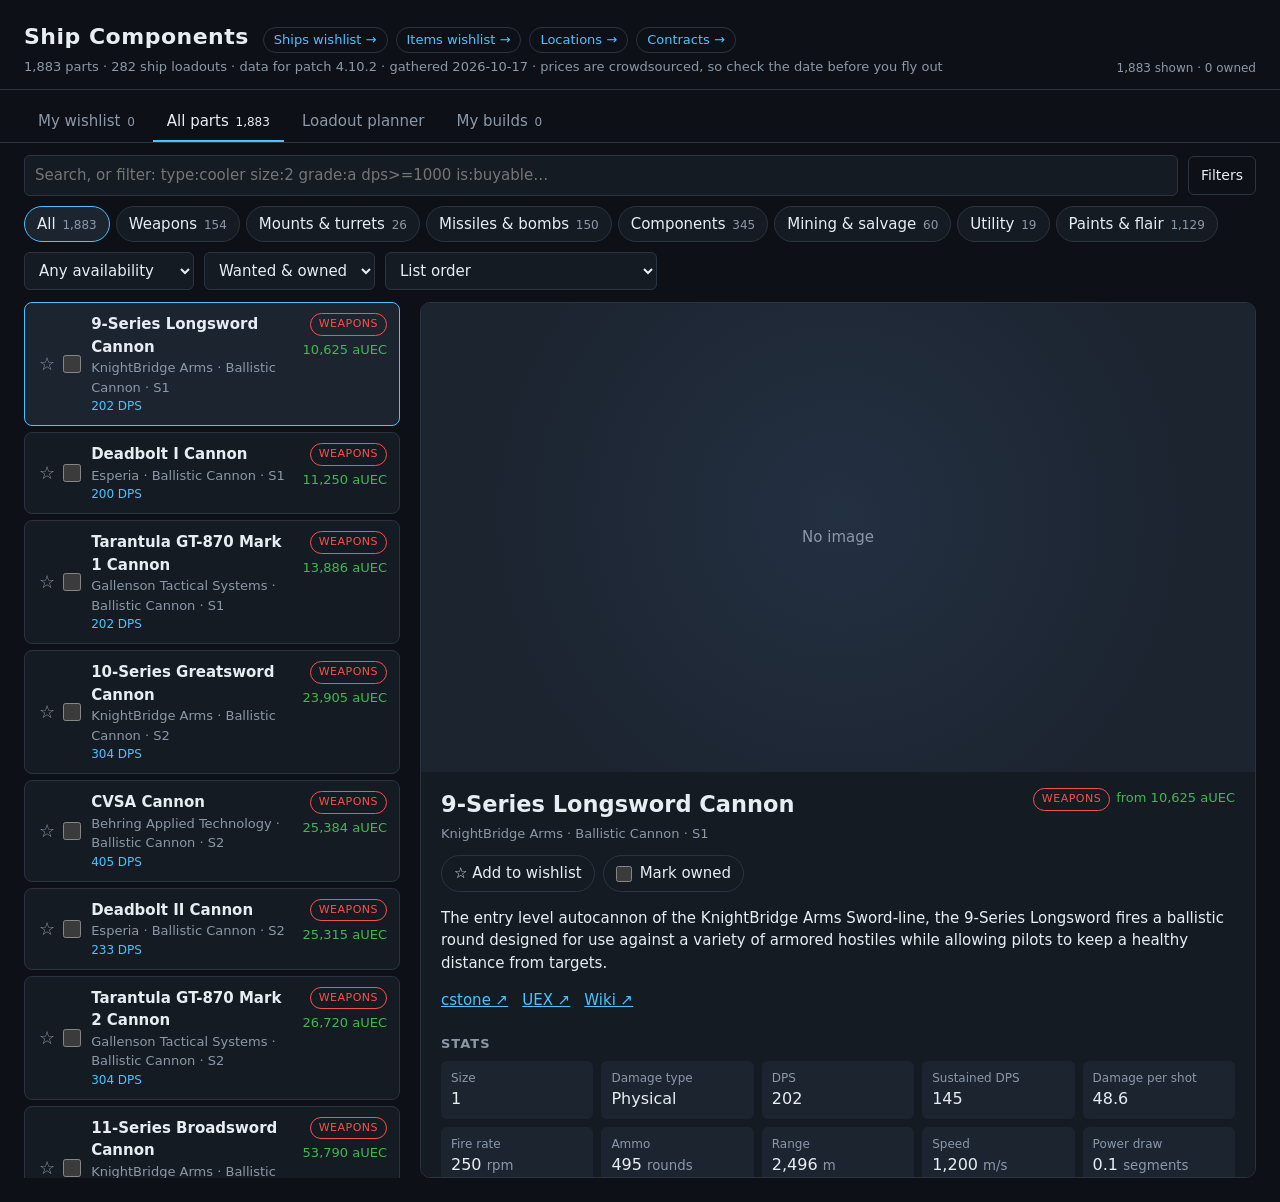
==== index.html @ d6f950ca "Deploy star-citizen-notes@7b44159" ====
<!doctype html>
<html lang="en">
<head>
  <meta charset="utf-8">
  <meta name="viewport" content="width=device-width, initial-scale=1">
  <title>Ship Components</title>
  <link rel="stylesheet" href="styles.css">
</head>
<body>
  <header class="top">
    <div>
      <div class="title-row">
        <h1>Ship Components</h1>
        <nav class="site-links" id="siteLinks" aria-label="Other sites"></nav>
      </div>
      <p class="meta" id="meta"></p>
    </div>
    <div class="total" id="total"></div>
  </header>

  <div class="pending" id="pending" hidden></div>

  <nav class="scope" id="scope" aria-label="View"></nav>

  <div class="catalog-only">
    <section class="toolbar">
      <input id="search" type="search" placeholder="Search, or filter: type:cooler size:2 grade:a dps>=1000 is:buyable…" autocomplete="off" spellcheck="false">
      <button type="button" id="filtersToggle" class="ghost filters-toggle" aria-expanded="false" aria-controls="filterPanel">Filters</button>
      <div class="chips" id="categoryChips"></div>
      <select id="availability" aria-label="Availability">
        <option value="">Any availability</option>
        <option value="buy">Sold in shops</option>
        <option value="loot">Loot only</option>
        <option value="craft">Crafted only</option>
        <option value="event">Event reward</option>
        <option value="none">Not sold in game</option>
      </select>
      <select id="owned" aria-label="Owned">
        <option value="">Wanted &amp; owned</option>
        <option value="wanted">Not owned yet</option>
        <option value="owned">Owned</option>
      </select>
      <select id="sort" aria-label="Sort">
        <option value="list">List order</option>
        <option value="price-asc">Price: low → high</option>
        <option value="price-desc">Price: high → low</option>
        <option value="name">Name</option>
        <option value="manufacturer">Manufacturer</option>
        <option value="stat:size">Size: biggest first</option>
        <option value="stat:dps">DPS: highest first</option>
        <option value="stat:alpha">Damage per shot: highest first</option>
        <option value="stat:range">Range: longest first</option>
        <option value="stat:shield">Shield HP: most first</option>
        <option value="stat:regen">Shield regen: fastest first</option>
        <option value="stat:output">Power output: most first</option>
        <option value="stat:cooling">Cooling: most first</option>
        <option value="stat:qt">Quantum speed: fastest first</option>
        <option value="statlow:spool">Spool time: quickest first</option>
        <option value="stat:damage">Missile damage: most first</option>
        <option value="stat:mining">Laser power: most first</option>
        <option value="statlow:em">EM signature: quietest first</option>
      </select>
    </section>

    <section class="filter-panel" id="filterPanel" hidden></section>
    <div class="active-filters" id="activeFilters"></div>

    <main class="layout">
      <ul class="list" id="list"></ul>
      <article class="detail" id="detail"></article>
    </main>
  </div>

  <main class="plan-view" id="planView" hidden></main>

  <script src="site.js"></script>
  <script src="catalog.data.js"></script>
  <script src="components.data.js"></script>
  <script src="wishlist.js"></script>
  <script src="owned.js"></script>
  <script src="builds.js"></script>
  <script src="common.js"></script>
  <script src="filters.js"></script>
  <script src="planner.js"></script>
  <script src="app.js"></script>
</body>
</html>
---- styles.css ----
:root {
  --bg: #0d1117;
  --panel: #151b23;
  --panel-2: #1c2430;
  --border: #2a3441;
  --text: #e6edf3;
  --muted: #8b98a8;
  --accent: #4cc2ff;
  --buy: #3fb950;
  --pledge: #d29922;
  --none: #8b98a8;
  --utility: #4cc2ff;
  --combat: #f85149;
  --racing: #bc8cff;
  --other: #8b98a8;
  --star: #f2cc60;
  color-scheme: dark;
}

* { box-sizing: border-box; }

body {
  margin: 0;
  background: var(--bg);
  color: var(--text);
  font: 15px/1.5 system-ui, -apple-system, "Segoe UI", Roboto, sans-serif;
}

a { color: var(--accent); }

.top {
  display: flex;
  justify-content: space-between;
  align-items: flex-end;
  gap: 16px;
  flex-wrap: wrap;
  padding: 20px 24px 12px;
  border-bottom: 1px solid var(--border);
}
.top h1 { margin: 0; font-size: 22px; letter-spacing: 0.5px; }
.title-row { display: flex; align-items: baseline; gap: 14px; flex-wrap: wrap; }
.site-links { display: flex; gap: 8px; }
.site-links a { font-size: 13px; text-decoration: none; border: 1px solid var(--border); border-radius: 999px; padding: 2px 10px; }
.site-links a:hover { border-color: var(--accent); }
.meta { margin: 4px 0 0; color: var(--muted); font-size: 13px; }
.total { text-align: right; }
.total span { display: block; color: var(--muted); font-size: 12px; }
.total strong { font-size: 20px; font-variant-numeric: tabular-nums; }

.toolbar {
  display: flex;
  flex-wrap: wrap;
  gap: 10px;
  align-items: center;
  padding: 12px 24px;
}
.toolbar input, .toolbar select {
  background: var(--panel);
  color: var(--text);
  border: 1px solid var(--border);
  border-radius: 6px;
  padding: 8px 10px;
  font: inherit;
}
.toolbar input { flex: 1 1 260px; min-width: 0; }
.chips { display: flex; gap: 6px; flex-wrap: wrap; }
.chip {
  background: var(--panel);
  color: var(--text);
  border: 1px solid var(--border);
  border-radius: 999px;
  padding: 6px 12px;
  font: inherit;
  cursor: pointer;
}
.chip span { color: var(--muted); font-size: 12px; margin-left: 2px; }
.chip.on { border-color: var(--accent); background: var(--panel-2); }

.scope { display: flex; gap: 4px; padding: 12px 24px 0; border-bottom: 1px solid var(--border); }
.tab {
  background: transparent;
  color: var(--muted);
  border: 0;
  border-bottom: 2px solid transparent;
  border-radius: 0;
  padding: 8px 14px;
  font-size: 15px;
}
.tab span { font-size: 12px; margin-left: 2px; }
.tab.on { color: var(--text); border-bottom-color: var(--accent); }

.layout {
  display: grid;
  grid-template-columns: minmax(280px, 380px) 1fr;
  gap: 16px;
  padding: 0 24px 24px;
  align-items: start;
}

.list { list-style: none; margin: 0; padding: 0 4px 0 0; display: flex; flex-direction: column; gap: 6px; }
/* The list and the detail panel each scroll on their own, so the page never gets taller than the window. */
.list, .detail {
  position: sticky;
  top: 12px;
  max-height: calc(100vh - 24px);
  overflow-y: auto;
  scrollbar-width: thin;
  scrollbar-color: var(--border) transparent;
}
.row {
  display: flex;
  align-items: center;
  gap: 10px;
  padding: 0 0 0 12px;
  background: var(--panel);
  border: 1px solid var(--border);
  border-radius: 8px;
}
.row:hover { background: var(--panel-2); }
.row.active { border-color: var(--accent); background: var(--panel-2); }
.row.owned { opacity: 0.6; }
.row.owned strong { text-decoration: line-through; text-decoration-color: var(--buy); }
.row-controls { display: flex; align-items: center; gap: 6px; flex: none; }
.star {
  background: transparent;
  border: 0;
  padding: 0 2px;
  font-size: 18px;
  line-height: 1;
  color: var(--muted);
}
.star:hover, .star.on { color: var(--star); }
.row-check { width: 18px; height: 18px; accent-color: var(--buy); cursor: pointer; flex: none; margin: 0; }
.row-link {
  flex: 1;
  min-width: 0;
  display: flex;
  justify-content: space-between;
  gap: 10px;
  padding: 10px 12px 10px 0;
  color: var(--text);
  text-decoration: none;
}
.row-main { display: flex; flex-direction: column; min-width: 0; }
.row-side { display: flex; flex-direction: column; align-items: flex-end; gap: 4px; white-space: nowrap; }
.sub { color: var(--muted); font-size: 13px; }

.tag {
  font-size: 11px;
  text-transform: uppercase;
  letter-spacing: 0.5px;
  padding: 2px 8px;
  border-radius: 999px;
  border: 1px solid currentColor;
}
/* Item categories (All items view). Wishlist groups fall back to the plain tag color. */
.tag[class*="cat-"] { color: var(--other); }
.tag.cat-weapons { color: #f85149; }
.tag.cat-mounts-turrets { color: #ff9b6b; }
.tag.cat-missiles-bombs { color: #ff7b72; }
.tag.cat-components { color: #4cc2ff; }
.tag.cat-mining-salvage { color: #d29922; }
.tag.cat-utility { color: #3fb950; }
.tag.cat-paints-flair { color: #bc8cff; }
.price.rent { color: var(--accent); }
.price.loot, .price.craft, .price.event { color: var(--racing); }
.status-flight-ready { color: var(--buy); }
.status-in-concept { color: var(--none); }
.owned-tag { color: var(--buy); vertical-align: middle; }

.price { font-size: 13px; font-variant-numeric: tabular-nums; }
.price.buy { color: var(--buy); }
.price.pledge { color: var(--pledge); }
.price.none { color: var(--none); }

.detail {
  background: var(--panel);
  border: 1px solid var(--border);
  border-radius: 10px;
  padding: 0 20px 20px;
}
.hero { margin: 0 -20px 16px; aspect-ratio: 16 / 7; background: var(--panel-2); }
.hero img { width: 100%; height: 100%; object-fit: cover; display: block; }
.noimg { height: 100%; display: grid; place-items: center; color: var(--muted); }
.detail-head { display: flex; justify-content: space-between; gap: 12px; flex-wrap: wrap; }
.detail-head h2 { margin: 0; }
.detail-head .sub { margin: 2px 0 0; }
.badges { display: flex; gap: 6px; align-items: flex-start; }
.detail h3 {
  margin: 22px 0 8px;
  font-size: 13px;
  text-transform: uppercase;
  letter-spacing: 1px;
  color: var(--muted);
}
.links { display: flex; gap: 14px; flex-wrap: wrap; }

.kv { margin: 0; display: grid; gap: 4px; }
.kv div { display: grid; grid-template-columns: 120px 1fr; gap: 8px; }
.kv dt { color: var(--muted); }
.kv dd { margin: 0; }

table { width: 100%; border-collapse: collapse; margin-top: 10px; font-size: 14px; }
th, td { text-align: left; padding: 6px 8px; border-bottom: 1px solid var(--border); }
th { color: var(--muted); font-weight: 500; font-size: 12px; }
.num { text-align: right; font-variant-numeric: tabular-nums; white-space: nowrap; }
tr.best td { color: var(--buy); }

.note { color: var(--muted); font-size: 14px; border-left: 3px solid var(--border); padding-left: 10px; }
.muted, .empty { color: var(--muted); }

.stats { margin: 0; display: grid; grid-template-columns: repeat(auto-fill, minmax(130px, 1fr)); gap: 8px; }
.stat { background: var(--panel-2); border-radius: 6px; padding: 8px 10px; }
.stat dt { color: var(--muted); font-size: 12px; }
.stat dd { margin: 0; font-size: 16px; font-variant-numeric: tabular-nums; }
.stat small { color: var(--muted); }

/* ── Parts ─────────────────────────────────── */
/* Part renders are often cut out on a transparent background: fit them, don't crop. */
.item-hero { aspect-ratio: 16 / 9; background: radial-gradient(circle at 50% 45%, #233042, var(--panel-2) 70%); }
.item-hero img { object-fit: contain; padding: 12px; }
.desc { white-space: pre-line; }
.more-shops summary { cursor: pointer; color: var(--accent); font-size: 14px; margin-top: 8px; }
.more-shops table { margin-top: 4px; }
tr.current td { background: var(--panel-2); }
tr.set-total td { font-weight: 600; border-bottom: 0; }
td small { color: var(--muted); }
code { font: 13px ui-monospace, Consolas, monospace; background: var(--panel-2); padding: 1px 4px; border-radius: 4px; }

/* ── Filters ───────────────────────────────── */
.filters-toggle { padding: 8px 12px; font-size: 14px; }
.filters-toggle.on { border-color: var(--accent); }
.filters-toggle .count {
  display: inline-block;
  min-width: 18px;
  margin-left: 4px;
  padding: 0 5px;
  border-radius: 999px;
  background: var(--accent);
  color: #111;
  font-size: 12px;
}
.filter-panel {
  margin: 0 24px 12px;
  padding: 14px 16px;
  background: var(--panel);
  border: 1px solid var(--border);
  border-radius: 10px;
  display: grid;
  gap: 14px;
}
.filter-panel[hidden] { display: none; }
.filter-panel select, .filter-panel input[inputmode] {
  background: var(--panel-2);
  color: var(--text);
  border: 1px solid var(--border);
  border-radius: 6px;
  padding: 6px 8px;
  font: inherit;
  font-size: 14px;
  min-width: 0;
}
.fp-selects { display: grid; grid-template-columns: repeat(auto-fill, minmax(170px, 1fr)); gap: 10px; }
.fp-selects label { display: flex; flex-direction: column; gap: 4px; font-size: 12px; color: var(--muted); }
.fp-flags { display: flex; flex-wrap: wrap; gap: 6px 16px; font-size: 14px; }
.fp-flag { display: inline-flex; align-items: center; gap: 6px; cursor: pointer; }
.fp-flag input { accent-color: var(--accent); margin: 0; }
.fp-ranges { display: grid; grid-template-columns: repeat(auto-fill, minmax(250px, 1fr)); gap: 8px 18px; }
.fp-range { display: grid; grid-template-columns: 1fr 76px auto 76px; align-items: center; gap: 6px; font-size: 14px; }
.fp-range small { color: var(--muted); }
.fp-range em { color: var(--muted); font-style: normal; }
.fp-help { font-size: 13px; color: var(--muted); }
.fp-help summary { cursor: pointer; color: var(--text); }
.fp-help p { margin: 8px 0; }
.fp-syntax { margin: 6px 0; font-size: 13px; }
.fp-syntax td { vertical-align: top; line-height: 1.9; }
.fp-syntax td:first-child { white-space: nowrap; }
.fp-example { margin: 2px 0; font-size: 12px; padding: 4px 10px; }
.active-filters { display: flex; flex-wrap: wrap; gap: 6px; padding: 0 24px; }
.active-filters:not(:empty) { margin-bottom: 12px; }
.filter-chip {
  background: var(--panel-2);
  color: var(--text);
  border: 1px solid var(--accent);
  border-radius: 999px;
  padding: 3px 10px;
  font-size: 13px;
}
.filter-chip span { color: var(--muted); margin-left: 4px; }
.filter-chip.free { border-color: var(--border); }
.filter-chip.neg { border-color: var(--combat); }
.filter-chip.clear { background: transparent; border-color: var(--border); color: var(--muted); }
.row-stats { color: var(--accent); font-size: 12px; font-variant-numeric: tabular-nums; }

/* ── Purchases ─────────────────────────────── */
.pending {
  display: flex;
  flex-wrap: wrap;
  align-items: center;
  gap: 8px 16px;
  margin: 12px 24px 0;
  padding: 10px 14px;
  border: 1px solid var(--pledge);
  border-radius: 8px;
  background: rgba(210, 153, 34, 0.08);
  font-size: 14px;
}
.pending[hidden] { display: none; }
.pending-actions { display: flex; gap: 8px; }
.pending-msg { color: var(--muted); }
button {
  font: inherit;
  font-size: 13px;
  padding: 6px 12px;
  border-radius: 6px;
  border: 1px solid var(--pledge);
  background: var(--pledge);
  color: #111;
  cursor: pointer;
}
button.ghost { background: transparent; color: var(--text); border-color: var(--border); }

.toggles { display: flex; flex-wrap: wrap; gap: 8px; margin: 12px 0 4px; }
.wish-toggle {
  display: inline-flex;
  align-items: center;
  gap: 8px;
  padding: 6px 12px;
  border: 1px solid var(--border);
  border-radius: 999px;
  background: transparent;
  color: var(--text);
  font-size: 15px;
}
button.wish-toggle:hover { border-color: var(--star); }
.wish-toggle.on { border-color: var(--star); }
.wish-toggle select {
  background: var(--panel-2);
  color: var(--text);
  border: 1px solid var(--border);
  border-radius: 6px;
  padding: 2px 6px;
  font: inherit;
  font-size: 14px;
}
.purchase-toggle {
  display: inline-flex;
  align-items: center;
  gap: 8px;
  padding: 6px 12px;
  border: 1px solid var(--border);
  border-radius: 999px;
  cursor: pointer;
  user-select: none;
}
.purchase-toggle input { accent-color: var(--buy); width: 16px; height: 16px; margin: 0; }
.purchase-toggle.on { border-color: var(--buy); color: var(--buy); }
.purchase-toggle small { color: var(--muted); margin-left: 4px; }

/* ── Things to know ────────────────────────── */
.ttk { list-style: none; margin: 0; padding: 0; display: flex; flex-direction: column; gap: 6px; }
.ttk li {
  display: flex;
  gap: 10px;
  align-items: flex-start;
  padding: 8px 12px;
  border-radius: 6px;
  border-left: 3px solid;
  font-size: 14px;
}
.ttk-warn { border-color: var(--pledge) !important; background: rgba(210, 153, 34, 0.10); }
.ttk-info { border-color: var(--accent) !important; background: rgba(76, 194, 255, 0.07); }
.ttk-icon {
  flex: none;
  width: 18px;
  height: 18px;
  margin-top: 1px;
  border-radius: 50%;
  display: grid;
  place-items: center;
  font-size: 12px;
  font-weight: 700;
  color: #111;
}
.ttk-warn .ttk-icon { background: var(--pledge); }
.ttk-info .ttk-icon { background: var(--accent); }


/* ── Owned count, ship links ───────────────── */
.count-toggle { display: inline-flex; align-items: center; gap: 6px; font-size: 14px; color: var(--muted); }
.count-toggle input { width: 56px; background: var(--panel-2); color: var(--text); border: 1px solid var(--border); border-radius: 6px; padding: 4px 6px; font: inherit; }
.ship-chips { display: flex; flex-wrap: wrap; gap: 6px; margin: 0; }
.ship-chip { font-size: 13px; text-decoration: none; border: 1px solid var(--border); border-radius: 999px; padding: 2px 10px; }
.ship-chip:hover { border-color: var(--accent); }
ul.plain { margin: 0; padding-left: 18px; }
.size { display: inline-block; font-size: 11px; padding: 0 6px; border-radius: 4px; background: var(--panel-2); color: var(--muted); border: 1px solid var(--border); font-variant-numeric: tabular-nums; }

/* ── Planner ───────────────────────────────── */
body.plan-mode .catalog-only { display: none; }
.plan-view { padding: 16px 24px 24px; display: flex; flex-direction: column; gap: 16px; }
.plan-view[hidden] { display: none; }
.cmp-card { background: var(--panel); border: 1px solid var(--border); border-radius: 10px; padding: 4px 20px 18px; min-width: 0; }
.cmp-card h3, .plan-summary h3 { margin: 18px 0 8px; font-size: 13px; text-transform: uppercase; letter-spacing: 1px; color: var(--muted); }
.cmp-card h2 { margin: 14px 0 0; }
.plan-title { display: flex; justify-content: space-between; align-items: flex-end; gap: 12px; flex-wrap: wrap; }
.plan-title .sub { margin: 2px 0 0; }
.ship-switch { display: flex; align-items: center; gap: 8px; color: var(--muted); font-size: 13px; }
.ship-search, .ship-switch input, .build-bar select, .slot-select, .build-notes textarea {
  background: var(--panel-2);
  color: var(--text);
  border: 1px solid var(--border);
  border-radius: 6px;
  padding: 6px 8px;
  font: inherit;
  font-size: 14px;
  min-width: 0;
}
.ship-search { width: min(420px, 100%); padding: 8px 10px; }
.build-bar { display: flex; flex-wrap: wrap; align-items: center; gap: 8px; margin-top: 14px; }
.build-bar label { display: flex; align-items: center; gap: 8px; color: var(--muted); font-size: 13px; }
.build-bar select { max-width: 320px; }
.build-notes { display: flex; flex-direction: column; gap: 4px; margin-top: 10px; font-size: 13px; color: var(--muted); }
.build-notes textarea { resize: vertical; }
button.danger { color: var(--combat); }
button.mini { font-size: 12px; padding: 2px 8px; }
a.button-link { display: inline-block; font-size: 13px; padding: 4px 12px; border-radius: 6px; background: var(--pledge); color: #111; text-decoration: none; }

.plan-grid { display: grid; grid-template-columns: minmax(0, 1fr) minmax(300px, 400px); gap: 16px; align-items: start; }
.plan-slots, .plan-summary { position: sticky; top: 12px; max-height: calc(100vh - 24px); overflow-y: auto; scrollbar-width: thin; scrollbar-color: var(--border) transparent; }
.slot-group h3 { position: sticky; top: 0; background: var(--panel); padding: 8px 0 6px; margin: 10px 0 0; z-index: 1; }
.slot-row {
  display: grid;
  grid-template-columns: minmax(120px, 190px) minmax(0, 1fr) minmax(110px, 170px) 80px auto;
  gap: 4px 10px;
  align-items: center;
  padding: 6px 8px;
  border-bottom: 1px solid var(--border);
  font-size: 14px;
}
.slot-row.changed { background: rgba(76, 194, 255, 0.06); box-shadow: inset 3px 0 var(--accent); }
.slot-row.d1 .slot-label { padding-left: 16px; }
.slot-row.d2 .slot-label { padding-left: 32px; }
.slot-row.d3 .slot-label { padding-left: 48px; }
.slot-row.d1 .slot-label::before, .slot-row.d2 .slot-label::before, .slot-row.d3 .slot-label::before { content: "└ "; color: var(--border); }
.slot-row.mount { color: var(--muted); }
.slot-label { color: var(--muted); font-size: 13px; }
.slot-pick { display: flex; align-items: center; gap: 8px; min-width: 0; flex-wrap: wrap; }
.slot-select { flex: 1 1 200px; width: 100%; max-width: 100%; text-overflow: ellipsis; }
.slot-info { font-size: 12px; }
.fixed { color: var(--text); }
.slot-stat { font-variant-numeric: tabular-nums; font-size: 13px; }
.slot-stat small { color: var(--muted); }
.slot-price { text-align: right; font-size: 13px; }
.slot-actions { display: flex; gap: 4px; justify-content: flex-end; }
details.mixed { flex-basis: 100%; }
details.mixed summary { cursor: pointer; color: var(--accent); font-size: 12px; }
.diff { font-size: 12px; font-variant-numeric: tabular-nums; }
.diff.good { color: var(--buy); }
.diff.bad { color: var(--combat); }

.cost { margin-top: 14px; padding: 12px 14px; background: var(--panel-2); border-radius: 8px; display: flex; flex-direction: column; }
.cost span, .cost small { color: var(--muted); font-size: 12px; }
.cost strong { font-size: 22px; font-variant-numeric: tabular-nums; }
.totals th { color: var(--text); font-weight: 400; font-size: 13px; }
.totals th small { color: var(--muted); }
.totals thead th { color: var(--muted); font-size: 12px; }
.shop-list td { font-size: 13px; vertical-align: top; }

.ship-grid { list-style: none; margin: 0; padding: 0; display: grid; grid-template-columns: repeat(auto-fill, minmax(200px, 1fr)); gap: 4px 16px; font-size: 14px; }
.ship-grid small { color: var(--muted); }

.build-cards { display: grid; grid-template-columns: repeat(auto-fill, minmax(280px, 1fr)); gap: 10px; }
.build-card { background: var(--panel-2); border: 1px solid var(--border); border-radius: 8px; padding: 10px 14px; display: flex; flex-direction: column; gap: 6px; }
.build-card .sub { margin: 0; }
.build-stats { display: flex; flex-wrap: wrap; gap: 4px 12px; font-size: 13px; font-variant-numeric: tabular-nums; }
.build-cost strong { font-variant-numeric: tabular-nums; }
.build-cost small { color: var(--muted); }
.build-note { margin: 0; font-size: 13px; color: var(--muted); }
.build-actions { display: flex; gap: 8px; align-items: center; }

@media print {
  body { background: #fff; color: #000; }
  .top, .pending, .toggles { display: none; }
}

@media (max-width: 800px) {
  .pending { margin-left: 16px; margin-right: 16px; }
  .top, .scope, .toolbar, .layout, .active-filters { padding-left: 16px; padding-right: 16px; }
  .filter-panel { margin-left: 16px; margin-right: 16px; }
  .fp-syntax td:first-child { white-space: normal; }
  .layout { grid-template-columns: 1fr; }
  .list { position: static; max-height: 60vh; }
  .detail { position: static; max-height: none; overflow: visible; }
  .total { text-align: left; }
  .plan-view { padding-left: 16px; padding-right: 16px; }
  .plan-grid { grid-template-columns: 1fr; }
  .plan-slots, .plan-summary { position: static; max-height: none; overflow: visible; }
  .slot-row { grid-template-columns: 1fr auto; }
  .slot-label, .slot-pick { grid-column: 1 / -1; }
  .scope { overflow-x: auto; }
  .tab { white-space: nowrap; }
}
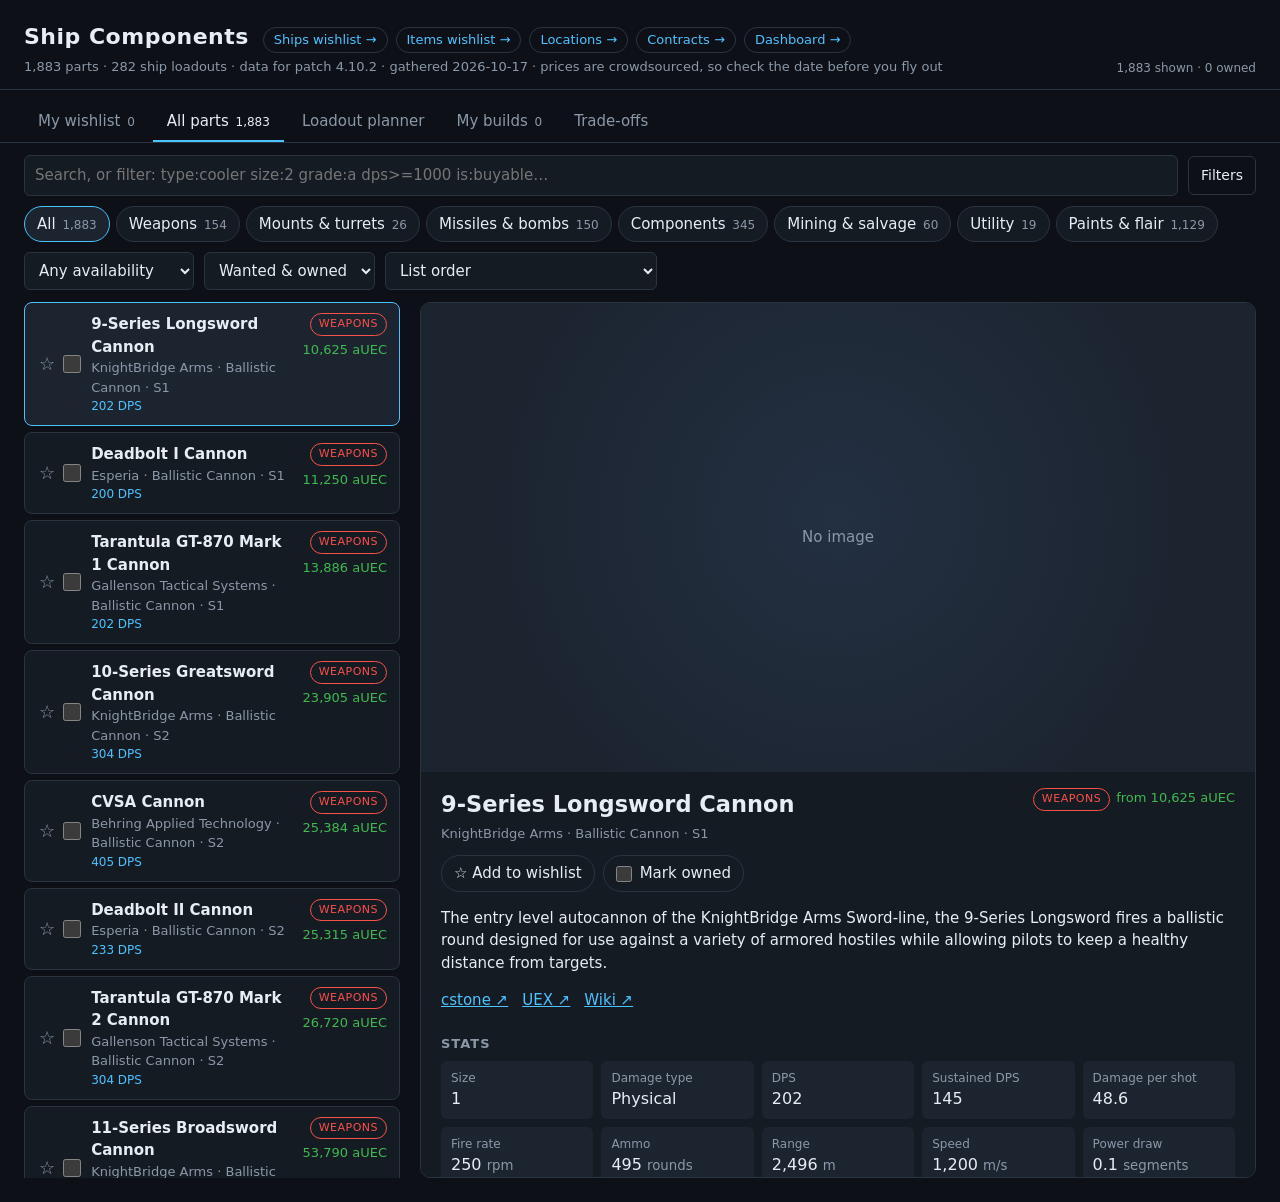
==== commit b78ce231: "Deploy star-citizen-notes@cb268cd" ====
--- a/index.html
+++ b/index.html
@@ -82,6 +82,7 @@
   <script src="common.js"></script>
   <script src="filters.js"></script>
   <script src="planner.js"></script>
+  <script src="tradeoffs.js"></script>
   <script src="app.js"></script>
 </body>
 </html>
--- a/styles.css
+++ b/styles.css
@@ -39,7 +39,7 @@
 }
 .top h1 { margin: 0; font-size: 22px; letter-spacing: 0.5px; }
 .title-row { display: flex; align-items: baseline; gap: 14px; flex-wrap: wrap; }
-.site-links { display: flex; gap: 8px; }
+.site-links { display: flex; flex-wrap: wrap; gap: 8px; }
 .site-links a { font-size: 13px; text-decoration: none; border: 1px solid var(--border); border-radius: 999px; padding: 2px 10px; }
 .site-links a:hover { border-color: var(--accent); }
 .meta { margin: 4px 0 0; color: var(--muted); font-size: 13px; }
@@ -500,3 +500,54 @@
   .scope { overflow-x: auto; }
   .tab { white-space: nowrap; }
 }
+
+/* ── Power budget ──────────────────────────── */
+.pb { display: flex; flex-direction: column; gap: 8px; }
+.pb-row { display: grid; grid-template-columns: 44px 1fr 74px; gap: 8px; align-items: center; font-size: 13px; }
+.pb-label { color: var(--muted); }
+.pb-track { position: relative; display: flex; gap: 2px; height: 12px; }
+.pb-seg { display: block; height: 12px; min-width: 2px; }
+.pb-seg:last-of-type { border-radius: 0 4px 4px 0; }
+.pb-out { position: absolute; top: -4px; bottom: -4px; width: 2px; margin-left: -1px; background: var(--text); }
+.pb-val { text-align: right; font-variant-numeric: tabular-nums; }
+.pb-val small { color: var(--muted); }
+.pb-legend { font-size: 12px; }
+.swatch { display: inline-block; width: 10px; height: 10px; border-radius: 3px; margin-right: 6px; vertical-align: -1px; }
+.pb-key { display: inline-block; width: 2px; height: 12px; background: var(--text); margin-right: 6px; vertical-align: -2px; }
+.legend { display: flex; flex-wrap: wrap; gap: 6px 14px; color: var(--muted); }
+
+/* ── Charts (trade-offs) ───────────────────── */
+:root { --vm-wanted: #3987e5; --vm-owned: #199e70; --vm-other: #4d5866; }
+.to-card { position: relative; }
+.vm-controls { display: flex; flex-wrap: wrap; gap: 8px 16px; align-items: center; font-size: 13px; color: var(--muted); }
+.vm-controls label { display: flex; align-items: center; gap: 6px; }
+.vm-controls select { background: var(--panel-2); color: var(--text); border: 1px solid var(--border); border-radius: 6px; padding: 5px 8px; font: inherit; font-size: 14px; }
+.vm-check input { accent-color: var(--accent); margin: 0; }
+.to-plot { width: 100%; overflow: hidden; margin-top: 6px; }
+.vm-svg { display: block; }
+.vm-grid { stroke: #222b36; stroke-width: 1; }
+.vm-axis { stroke: #3a4552; stroke-width: 1; }
+.vm-tick { fill: var(--muted); font-size: 11px; font-variant-numeric: tabular-nums; }
+.vm-label { fill: var(--muted); font-size: 12px; }
+.vm-hit { fill: transparent; }
+.vm-dot { stroke: var(--panel); stroke-width: 2; }
+.to-pt.back .vm-dot { fill: var(--vm-other); stroke-width: 1; }
+.to-pt.front .vm-dot { fill: var(--vm-wanted); }
+.to-pt.owned .vm-dot { fill: var(--vm-owned); }
+.to-pt.unsold .vm-dot { fill: var(--panel); stroke: var(--vm-other); stroke-width: 2; }
+.to-pt.unsold.front .vm-dot { stroke: var(--vm-wanted); }
+.to-pt.unsold.owned .vm-dot { stroke: var(--vm-owned); }
+.to-pt.wanted .vm-dot { stroke: var(--star); stroke-width: 2; }
+.vm-pt:hover .vm-dot, .vm-pt:focus .vm-dot { stroke: var(--text); }
+.vm-pt:focus { outline: none; }
+.vm-name { fill: var(--text); font-size: 11px; paint-order: stroke; stroke: var(--panel); stroke-width: 3px; pointer-events: none; }
+.vm-tip { position: absolute; z-index: 5; max-width: 320px; padding: 6px 10px; background: var(--panel-2); border: 1px solid var(--border); border-radius: 6px; font-size: 13px; pointer-events: none; box-shadow: 0 4px 12px rgba(0, 0, 0, 0.4); }
+.to-key { display: inline-block; width: 10px; height: 10px; border-radius: 50%; margin-right: 6px; vertical-align: -1px; background: var(--vm-other); }
+.to-key.front { background: var(--vm-wanted); }
+.to-key.owned { background: var(--vm-owned); }
+.to-key.wanted { background: transparent; border: 2px solid var(--star); }
+.to-key.unsold { background: transparent; border: 2px solid var(--vm-other); }
+.to-st { font-size: 11px; text-transform: uppercase; letter-spacing: 0.5px; }
+.to-st.owned { color: var(--vm-owned); }
+.to-st.wanted { color: var(--star); }
+.cmp-scroll { overflow-x: auto; }
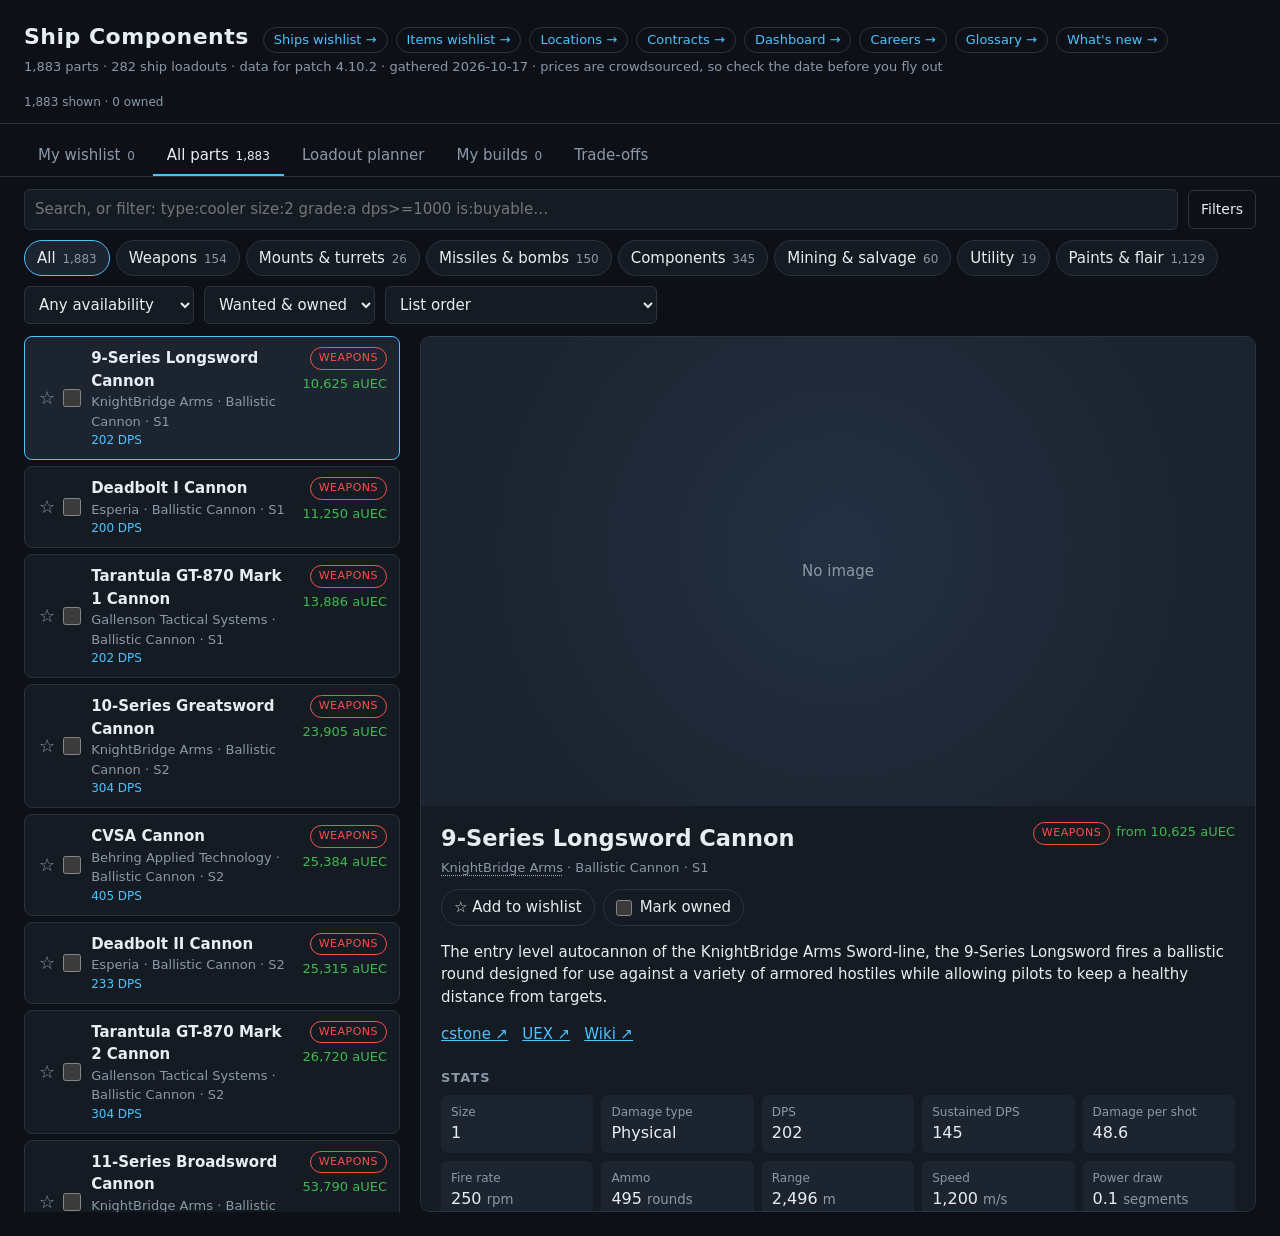
==== commit 768566bd: "Deploy star-citizen-notes@76025f4" ====
--- a/index.html
+++ b/index.html
@@ -74,6 +74,7 @@
   <main class="plan-view" id="planView" hidden></main>
 
   <script src="site.js"></script>
+  <script>/* "What's new" dot: loads whatsnew.js from the changelog app linked in site.js. */(function () { var l = ((window.SITE || {}).links || []).filter(function (x) { return x.id === "changelog"; })[0]; if (!l) return; var s = document.createElement("script"); s.src = l.href.replace(/index\.html$/, "") + "whatsnew.js"; s.async = true; document.head.appendChild(s); })();</script>
   <script src="catalog.data.js"></script>
   <script src="components.data.js"></script>
   <script src="wishlist.js"></script>
--- a/styles.css
+++ b/styles.css
@@ -551,3 +551,7 @@
 .to-st.owned { color: var(--vm-owned); }
 .to-st.wanted { color: var(--star); }
 .cmp-scroll { overflow-x: auto; }
+
+/* Names that link to the glossary: quiet until hovered. */
+a.lookup { color: inherit; text-decoration: underline dotted; text-underline-offset: 3px; }
+a.lookup:hover { color: var(--accent); }
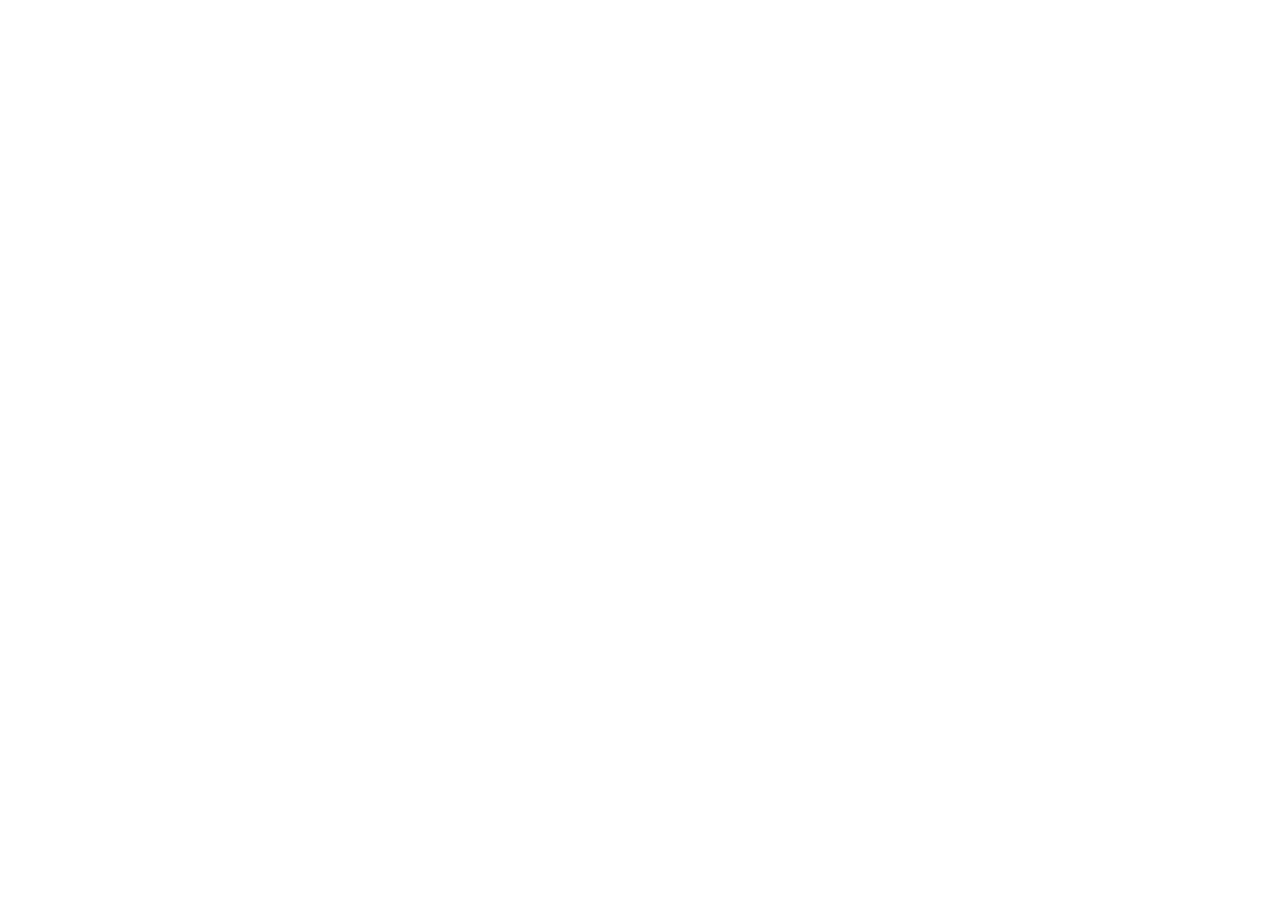
==== commit 7c7ad91c: "Redirect to https://star-citizen.john-clinton-rogers.workers.dev/components/" ====
--- a/index.html
+++ b/index.html
@@ -3,87 +3,125 @@
 <head>
   <meta charset="utf-8">
   <meta name="viewport" content="width=device-width, initial-scale=1">
-  <title>Ship Components</title>
-  <link rel="stylesheet" href="styles.css">
+  <meta name="referrer" content="origin">
+  <meta name="robots" content="noindex">
+  <title>Ship components has moved</title>
+  <link rel="canonical" href="https://star-citizen.john-clinton-rogers.workers.dev/components/">
+  <noscript><meta http-equiv="refresh" content="0; url=https://star-citizen.john-clinton-rogers.workers.dev/components/"></noscript>
+  <style>body{font:16px/1.5 system-ui,sans-serif;max-width:40rem;margin:3rem auto;padding:0 16px;color:#e6edf3;background:#0d1117}a{color:#4cc2ff}</style>
 </head>
 <body>
-  <header class="top">
-    <div>
-      <div class="title-row">
-        <h1>Ship Components</h1>
-        <nav class="site-links" id="siteLinks" aria-label="Other sites"></nav>
-      </div>
-      <p class="meta" id="meta"></p>
-    </div>
-    <div class="total" id="total"></div>
-  </header>
+  <h1>Ship components has moved</h1>
+  <p>All the Star Citizen tools are now on one site. Taking you to <a id="to" href="https://star-citizen.john-clinton-rogers.workers.dev/components/">the new address</a>…</p>
+  <div id="big" hidden>
+    <p>Your saved data is too big to bring over by link. <a id="download" download="star-citizen-saved-data.json" href="#">Download a copy</a>, then <a href="https://star-citizen.john-clinton-rogers.workers.dev/components/">continue to the new site</a>.</p>
+  </div>
+  <p><a href="?sc-move=1">Bring my saved data again</a></p>
+  <script>
+// The old GitHub Pages sites' redirect page (hosting-migration, D-045, D-046). Each of the ten repos
+// serves this script, inlined into its index.html and 404.html by publish-redirects.ts, so every
+// old address (deep links too) lands on the same view on the new site.
+// The first time, it also carries the browser's saved data (every "sc-" key) to /moved, in the
+// part of the address after #, which never reaches a server. The old copy is never deleted.
+// "?sc-move=1" sends the data again.
+// Plain JavaScript, like the legacy apps: no build step. Tested in redirect.test.ts.
+((win) => {
+  const SITE = "https://star-citizen.john-clinton-rogers.workers.dev";
+  const PATHS = {"ships":"/ships/","items":"/items/","ship-components":"/components/","dashboard":"/dashboard/","contracts":"/contracts/","careers":"/careers/","locations":"/locations/","glossary":"/glossary/","changelog":"/changelog/","roadmap":"/roadmap/"}; // old repo name ("ship-components") -> new path ("/components/")
+  const MARK = "sc-moved";
+  const AGAIN = "sc-move";
+  const LIMIT = 1_500_000; // characters of encoded data: well under browsers' address limits
 
-  <div class="pending" id="pending" hidden></div>
+  /** The new site's path for an old address, keeping the page, query and #. */
+  const newPath = (pathname, search, hash) => {
+    const m = /^\/star-citizen-([a-z-]+)(\/.*)?$/.exec(pathname);
+    const base = m && PATHS[m[1]];
+    if (!base) return "/";
+    let rest = (m[2] || "/").slice(1);
+    if (rest === "index.html") rest = "";
+    const query = search
+      .replace(/^\?/, "")
+      .split("&")
+      .filter((p) => p && p.split("=")[0] !== AGAIN)
+      .join("&");
+    return `${base}${rest}${query ? `?${query}` : ""}${hash}`;
+  };
 
-  <nav class="scope" id="scope" aria-label="View"></nav>
+  const savedData = (storage) => {
+    const data = {};
+    let count = 0;
+    for (let i = 0; i < storage.length; i++) {
+      const key = storage.key(i);
+      if (key?.startsWith("sc-") && key !== MARK) {
+        data[key] = storage.getItem(key);
+        count++;
+      }
+    }
+    return count ? data : null;
+  };
 
-  <div class="catalog-only">
-    <section class="toolbar">
-      <input id="search" type="search" placeholder="Search, or filter: type:cooler size:2 grade:a dps>=1000 is:buyable…" autocomplete="off" spellcheck="false">
-      <button type="button" id="filtersToggle" class="ghost filters-toggle" aria-expanded="false" aria-controls="filterPanel">Filters</button>
-      <div class="chips" id="categoryChips"></div>
-      <select id="availability" aria-label="Availability">
-        <option value="">Any availability</option>
-        <option value="buy">Sold in shops</option>
-        <option value="loot">Loot only</option>
-        <option value="craft">Crafted only</option>
-        <option value="event">Event reward</option>
-        <option value="none">Not sold in game</option>
-      </select>
-      <select id="owned" aria-label="Owned">
-        <option value="">Wanted &amp; owned</option>
-        <option value="wanted">Not owned yet</option>
-        <option value="owned">Owned</option>
-      </select>
-      <select id="sort" aria-label="Sort">
-        <option value="list">List order</option>
-        <option value="price-asc">Price: low → high</option>
-        <option value="price-desc">Price: high → low</option>
-        <option value="name">Name</option>
-        <option value="manufacturer">Manufacturer</option>
-        <option value="stat:size">Size: biggest first</option>
-        <option value="stat:dps">DPS: highest first</option>
-        <option value="stat:alpha">Damage per shot: highest first</option>
-        <option value="stat:range">Range: longest first</option>
-        <option value="stat:shield">Shield HP: most first</option>
-        <option value="stat:regen">Shield regen: fastest first</option>
-        <option value="stat:output">Power output: most first</option>
-        <option value="stat:cooling">Cooling: most first</option>
-        <option value="stat:qt">Quantum speed: fastest first</option>
-        <option value="statlow:spool">Spool time: quickest first</option>
-        <option value="stat:damage">Missile damage: most first</option>
-        <option value="stat:mining">Laser power: most first</option>
-        <option value="statlow:em">EM signature: quietest first</option>
-      </select>
-    </section>
+  const encode = (data) => {
+    const bytes = new TextEncoder().encode(JSON.stringify(data));
+    let binary = "";
+    for (const b of bytes) binary += String.fromCharCode(b);
+    return btoa(binary).replace(/\+/g, "-").replace(/\//g, "_").replace(/=+$/, "");
+  };
 
-    <section class="filter-panel" id="filterPanel" hidden></section>
-    <div class="active-filters" id="activeFilters"></div>
+  /** Where to send this visit: { url }, { url, carried }, or { tooBig, url, data }. */
+  const plan = (location, storage) => {
+    const path = newPath(location.pathname, location.search, location.hash);
+    const again = new RegExp(`(^|[?&])${AGAIN}=`).test(location.search);
+    let data = null;
+    try {
+      if (again || !storage.getItem(MARK)) data = savedData(storage);
+    } catch {
+      data = null; // storage blocked: just redirect
+    }
+    if (!data) return { url: SITE + path };
+    const encoded = encode(data);
+    if (encoded.length > LIMIT) return { tooBig: true, url: SITE + path, data };
+    return { url: `${SITE}/moved#data=${encoded}&to=${encodeURIComponent(path)}`, carried: true };
+  };
 
-    <main class="layout">
-      <ul class="list" id="list"></ul>
-      <article class="detail" id="detail"></article>
-    </main>
-  </div>
+  const show = (doc, p) => {
+    const link = doc.getElementById("to");
+    if (link) link.href = p.url;
+    if (!p.tooBig) return;
+    const box = doc.getElementById("big");
+    const download = doc.getElementById("download");
+    if (box) box.hidden = false;
+    if (download) {
+      download.href = `data:application/json;charset=utf-8,${encodeURIComponent(JSON.stringify(p.data))}`;
+    }
+  };
 
-  <main class="plan-view" id="planView" hidden></main>
+  const run = (w) => {
+    let storage = null;
+    try {
+      storage = w.localStorage;
+    } catch {
+      storage = null;
+    }
+    const p = storage
+      ? plan(w.location, storage)
+      : { url: SITE + newPath(w.location.pathname, w.location.search, w.location.hash) };
+    show(w.document, p);
+    if (p.tooBig) return p;
+    if (p.carried) {
+      try {
+        storage.setItem(MARK, new Date().toISOString());
+      } catch {
+        // fine: it offers to carry the data again next time
+      }
+    }
+    w.location.replace(p.url);
+    return p;
+  };
 
-  <script src="site.js"></script>
-  <script>/* "What's new" dot: loads whatsnew.js from the changelog app linked in site.js. */(function () { var l = ((window.SITE || {}).links || []).filter(function (x) { return x.id === "changelog"; })[0]; if (!l) return; var s = document.createElement("script"); s.src = l.href.replace(/index\.html$/, "") + "whatsnew.js"; s.async = true; document.head.appendChild(s); })();</script>
-  <script src="catalog.data.js"></script>
-  <script src="components.data.js"></script>
-  <script src="wishlist.js"></script>
-  <script src="owned.js"></script>
-  <script src="builds.js"></script>
-  <script src="common.js"></script>
-  <script src="filters.js"></script>
-  <script src="planner.js"></script>
-  <script src="tradeoffs.js"></script>
-  <script src="app.js"></script>
+  win.ScRedirect = { newPath, plan, run };
+  if (!win.ScRedirectTest) run(win);
+})(window);
+
+  </script>
 </body>
 </html>
